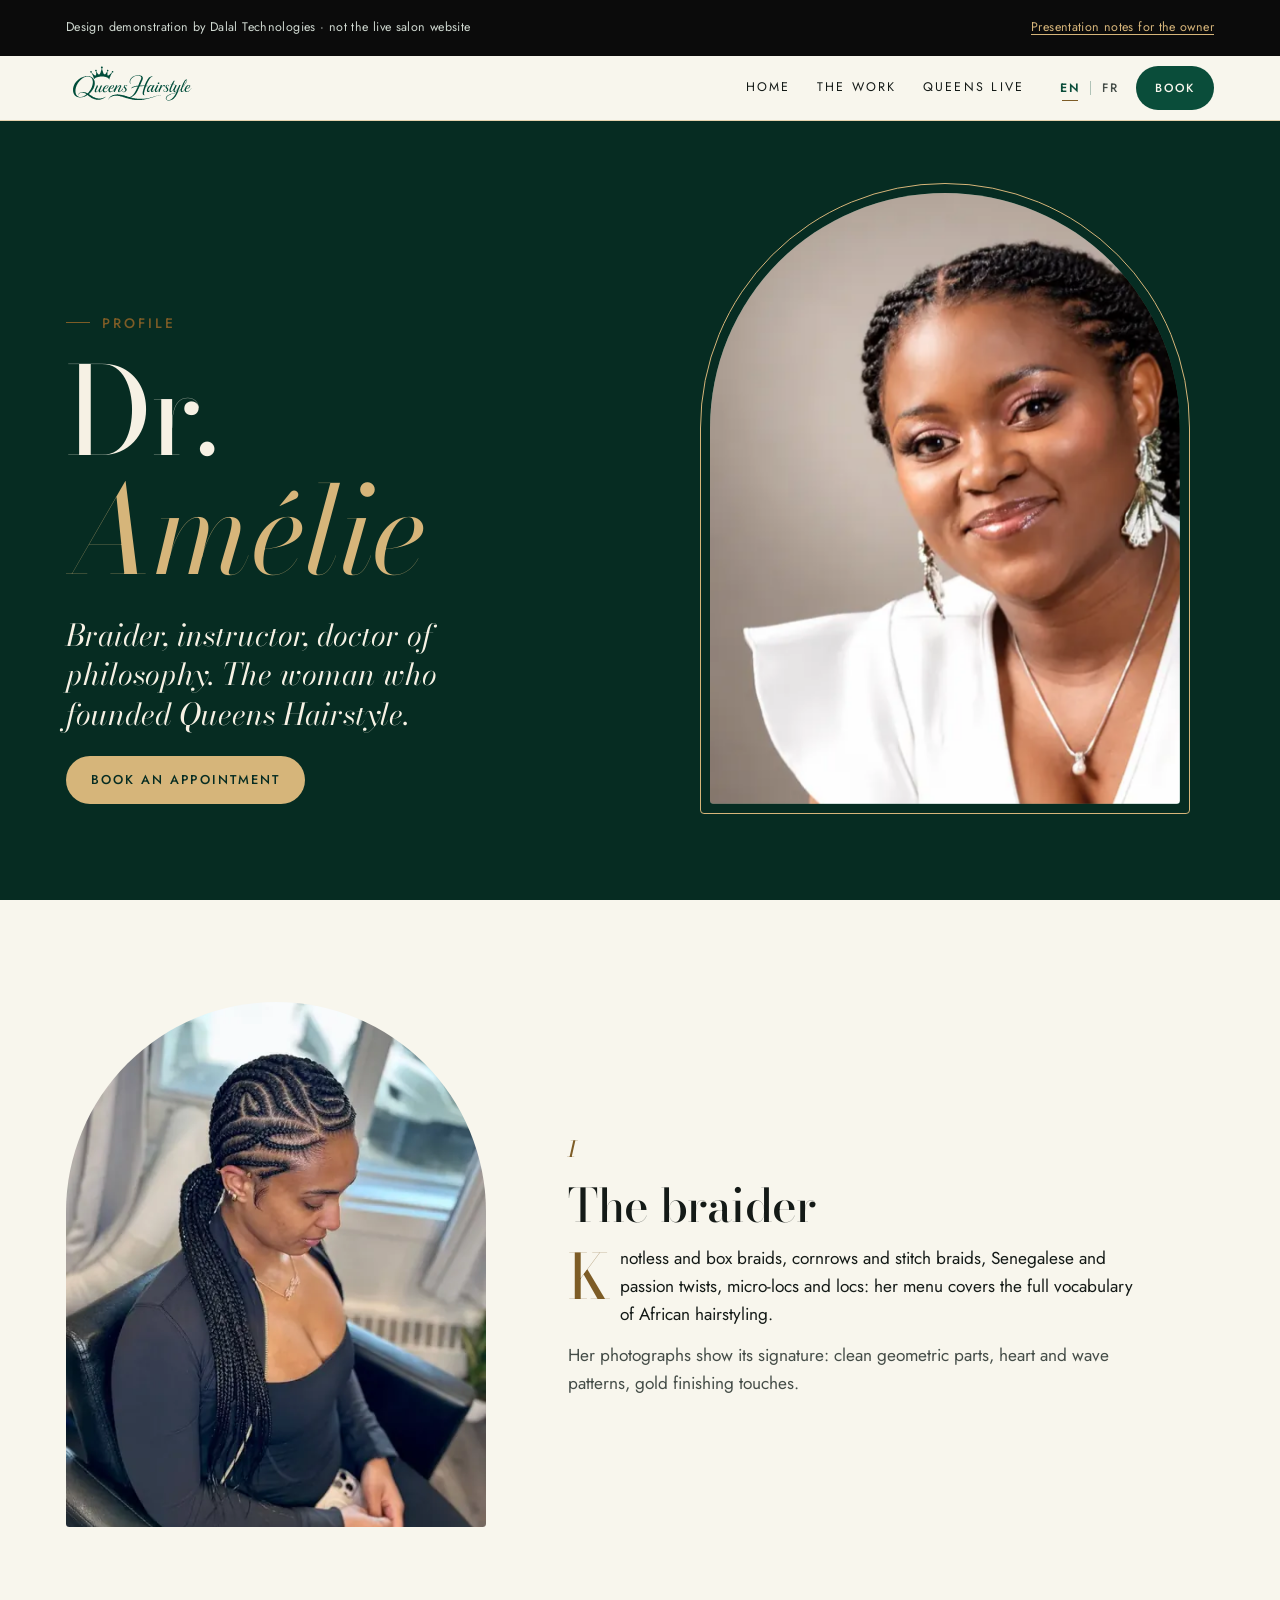
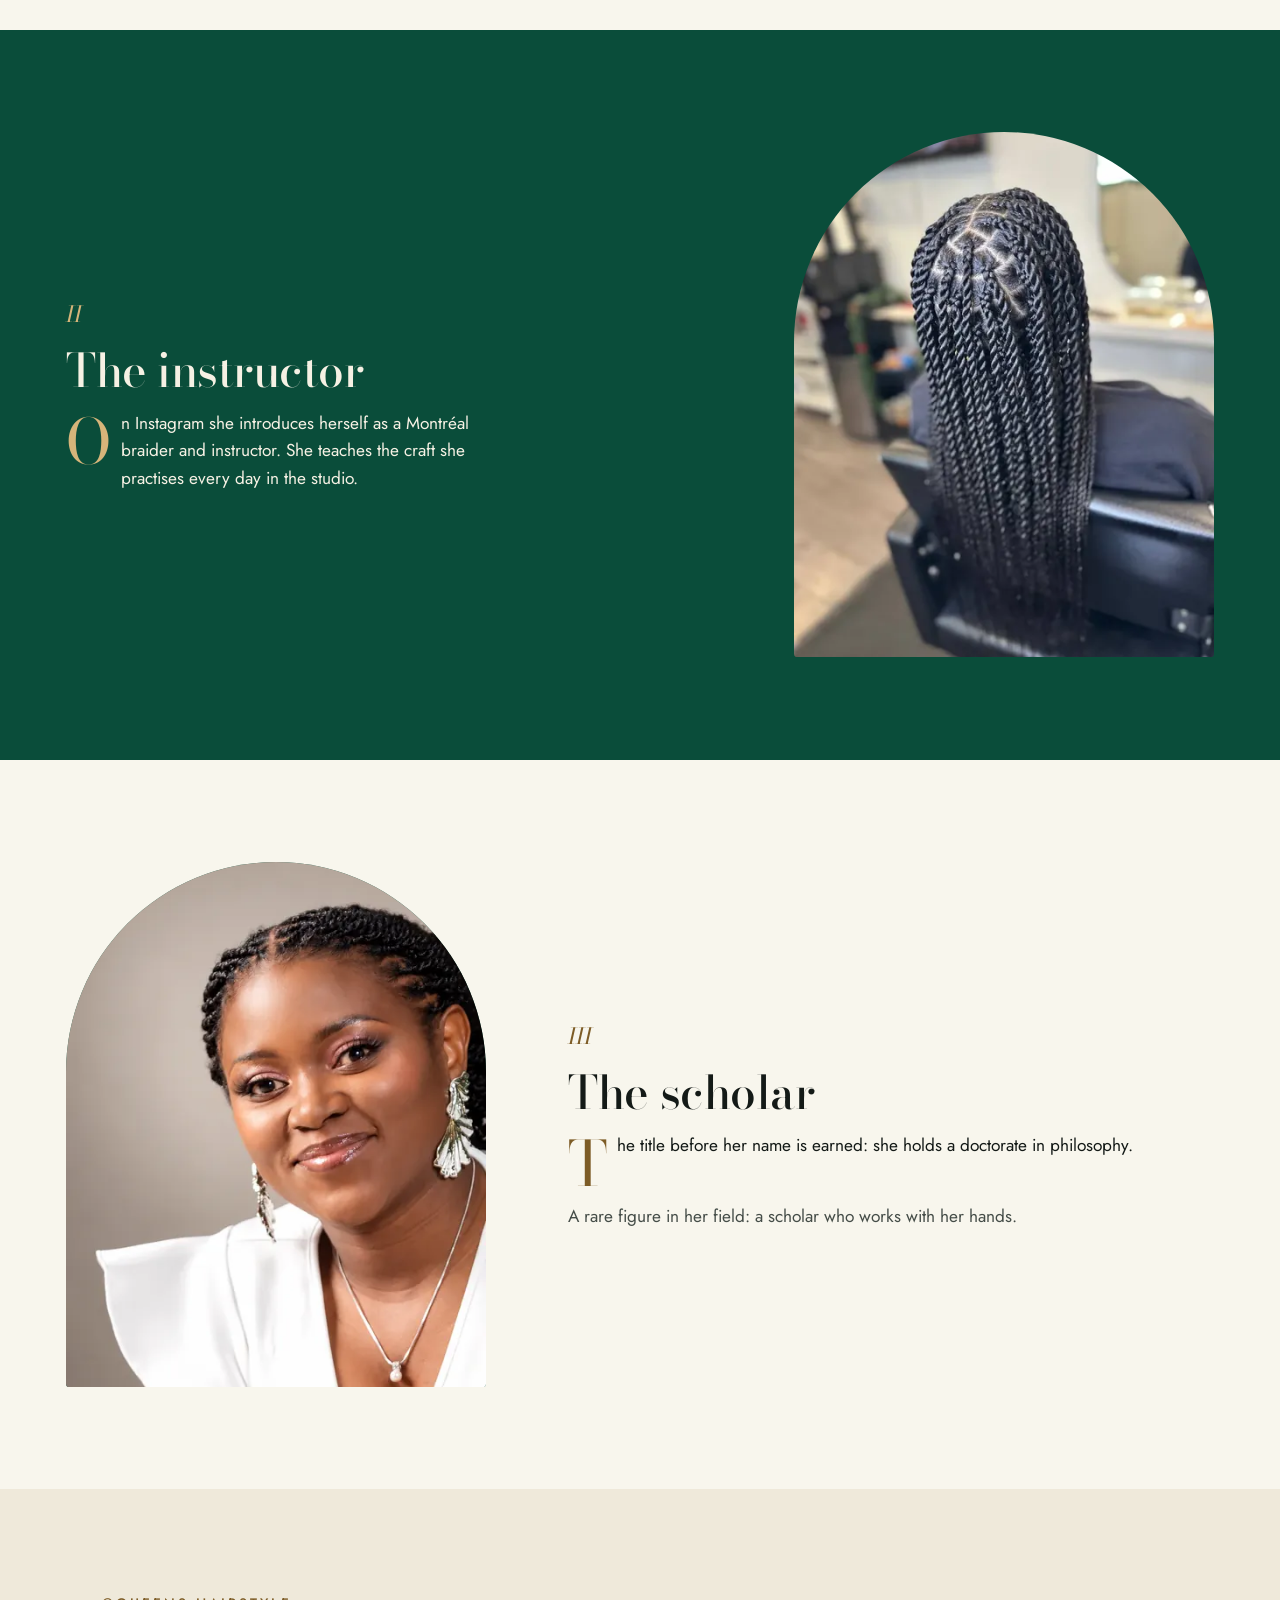
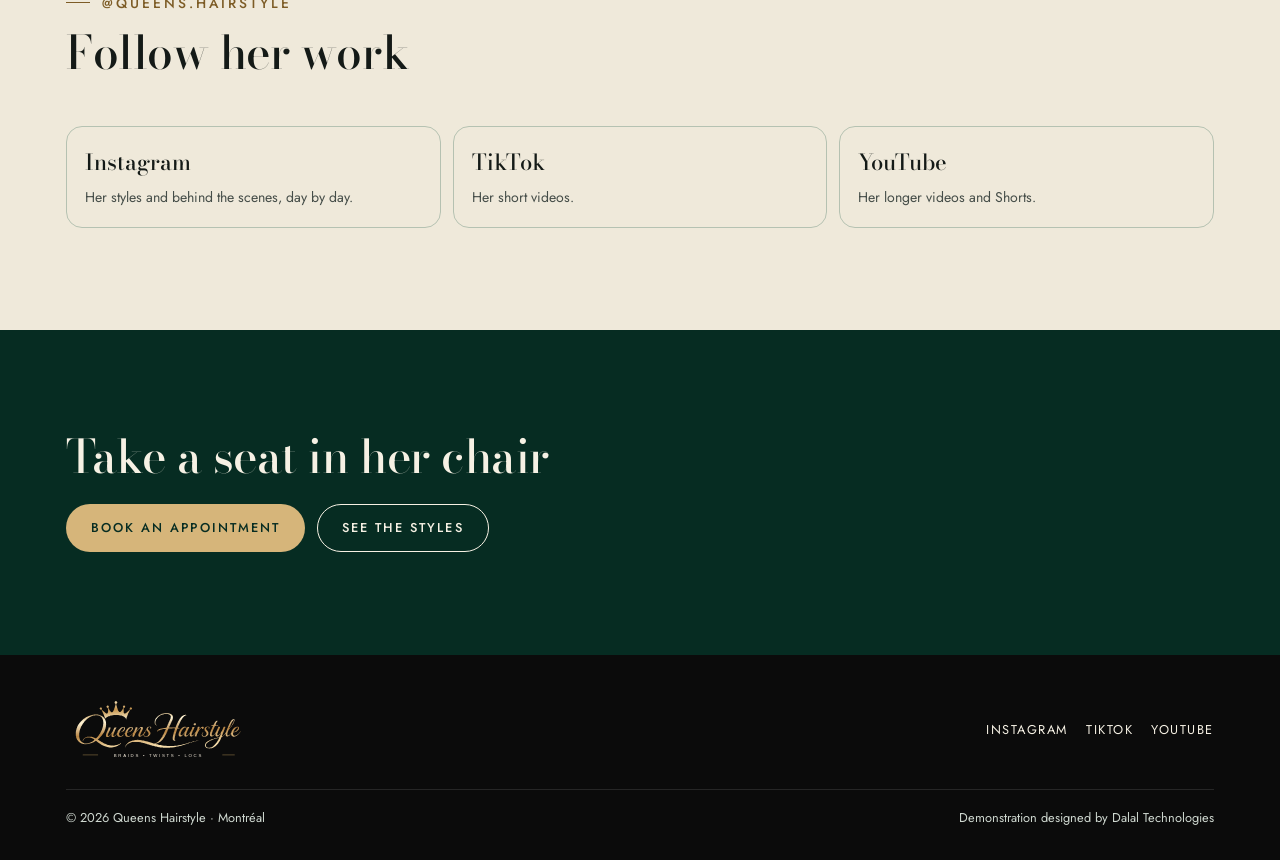
==== founder.html @ a8af35dc "Queens Hairstyle design demonstration (EN + FR) Homepage, founder profile and internal presentation " ====
<!doctype html>
<html lang="en">
<head>
<meta charset="utf-8">
<meta name="robots" content="noindex">
<meta name="viewport" content="width=device-width, initial-scale=1, viewport-fit=cover">
<title>Dr. Amélie · Queens Hairstyle</title>
<meta name="claude:viewport-fit-sides" content="cover">
<link rel="preconnect" href="https://fonts.googleapis.com">
<link rel="preconnect" href="https://fonts.gstatic.com" crossorigin>
<link rel="stylesheet" href="https://fonts.googleapis.com/css2?family=Bodoni+Moda:ital,opsz,wght@0,6..96,400;0,6..96,500;1,6..96,400;1,6..96,500&family=Jost:wght@400;500;600&display=swap">
<link rel="stylesheet" href="site.css">
<style>
  :root { padding-top: env(safe-area-inset-top, 0px); padding-bottom: env(safe-area-inset-bottom, 0px); }
  [hidden] { display: none !important; }
</style>
</head>
<body>
<div class="demo-ribbon" role="note">
  <div class="wrap">
    <span data-i18n="ribbon">Design demonstration by Dalal Technologies · not the live salon website</span>
    <a href="notes.html" data-i18n="ribbon.notes">Presentation notes for the owner</a>
  </div>
</div>

<header class="site-head">
  <div class="wrap">
    <a class="brand" href="index.html" aria-label="Queens Hairstyle, home"><img src="img/WORDMARK_ONLY_05_Emerald_Transparent.svg" alt="Queens Hairstyle" width="114" height="40"></a>
    <div class="head-right">
      <nav class="nav" aria-label="Main">
        <a href="index.html" data-i18n="p.back">Home</a>
        <a href="index.html#work" data-i18n="nav.work">The work</a>
        <a href="index.html#live" data-i18n="nav.live">Queens Live</a>
      </nav>
      <div class="lang" role="group" aria-label="Language / Langue">
        <button type="button" id="lang-en" data-lang="en" aria-pressed="true" aria-label="English">EN</button>
        <button type="button" id="lang-fr" data-lang="fr" aria-pressed="false" aria-label="Français">FR</button>
      </div>
      <a class="btn btn-emerald btn-sm" href="index.html#book" data-i18n="cta.book">Book</a>
    </div>
  </div>
</header>

<main>
  <section class="profile" aria-labelledby="p-title">
    <div class="wrap">
      <div class="ring">
        <div class="mirror">
          <img src="img/founder-960.webp" srcset="img/founder-480.webp 480w, img/founder-960.webp 960w" sizes="(min-width: 900px) 470px, 84vw" alt="Dr. Amélie, founder of Queens Hairstyle, in a studio portrait" width="960" height="1248" fetchpriority="high">
        </div>
      </div>
      <div style="display:grid;gap:22px;min-width:0">
        <span class="eyebrow reveal" data-i18n="p.eyebrow">Profile</span>
        <h1 id="p-title"><span class="line"><span>Dr.</span></span> <span class="line"><span><em>Amélie</em></span></span></h1>
        <p class="dek reveal" data-i18n="p.dek">Braider, instructor, doctor of philosophy. The woman who founded Queens Hairstyle.</p>
        <div class="btn-row reveal">
          <a class="btn btn-gold" href="index.html#book" data-i18n="bk.cta">Book an appointment</a>
        </div>
      </div>
    </div>
  </section>

  <section class="band" aria-label="Her story">
    <div class="wrap">
      <article class="facet">
        <div class="mirror"><img src="img/freestyle-ponytail-480.webp" alt="Freestyle cornrows with curved patterns, by Dr. Amélie" width="480" height="600" loading="lazy"></div>
        <div class="body">
          <span class="num" data-i18n="p.f1.num">I</span>
          <h2 data-i18n="p.f1.t">The braider</h2>
          <p data-i18n="p.f1.b1">Knotless and box braids, cornrows and stitch braids, Senegalese and passion twists, micro-locs and locs: her menu covers the full vocabulary of African hairstyling.</p>
          <p class="muted" data-i18n="p.f1.b2">Her photographs show its signature: clean geometric parts, heart and wave patterns, gold finishing touches.</p>
        </div>
      </article>
    </div>
  </section>

  <section class="band emerald" aria-label="Her teaching">
    <div class="wrap">
      <article class="facet flip">
        <div class="mirror"><img src="img/twists-480.webp" alt="Senegalese twists over square parts, by Dr. Amélie" width="480" height="600" loading="lazy"></div>
        <div class="body">
          <span class="num" data-i18n="p.f2.num">II</span>
          <h2 data-i18n="p.f2.t">The instructor</h2>
          <p data-i18n="p.f2.b1">On Instagram she introduces herself as a Montréal braider and instructor. She teaches the craft she practises every day in the studio.</p>
        </div>
      </article>
    </div>
  </section>

  <section class="band" aria-label="Her scholarship">
    <div class="wrap">
      <article class="facet">
        <div class="mirror"><img src="img/founder-480.webp" alt="Dr. Amélie in a studio portrait" width="480" height="600" loading="lazy" style="object-position:50% 12%"></div>
        <div class="body">
          <span class="num" data-i18n="p.f3.num">III</span>
          <h2 data-i18n="p.f3.t">The scholar</h2>
          <p data-i18n="p.f3.b1">The title before her name is earned: she holds a doctorate in philosophy.</p>
          <p class="muted" data-i18n="p.f3.b2">A rare figure in her field: a scholar who works with her hands.</p>
        </div>
      </article>
    </div>
  </section>

  <section class="band ivory-deep" aria-labelledby="follow-t">
    <div class="wrap">
      <div class="section-head">
        <span class="eyebrow">@queens.hairstyle</span>
        <h2 id="follow-t" data-i18n="p.follow.t">Follow her work</h2>
      </div>
      <div class="social-row">
        <a class="social" href="https://www.instagram.com/queens.hairstyle/" target="_blank" rel="noopener"><b>Instagram</b><span data-i18n="p.ig">Her styles and behind the scenes, day by day.</span></a>
        <a class="social" href="https://www.tiktok.com/@queens.hairstyle" target="_blank" rel="noopener"><b>TikTok</b><span data-i18n="p.tt">Her short videos.</span></a>
        <a class="social" href="https://www.youtube.com/@queenshairstyle" target="_blank" rel="noopener"><b>YouTube</b><span data-i18n="p.yt">Her longer videos and Shorts.</span></a>
      </div>
    </div>
  </section>

  <section class="band dark" aria-labelledby="pcta">
    <div class="wrap" style="display:grid;gap:22px;justify-items:start">
      <h2 id="pcta" style="font-size:var(--step-3)" data-i18n="p.cta.t">Take a seat in her chair</h2>
      <div class="btn-row">
        <a class="btn btn-gold" href="index.html#book" data-i18n="bk.cta">Book an appointment</a>
        <a class="btn btn-line" href="index.html#menu" data-i18n="p.cta.b">See the styles</a>
      </div>
    </div>
  </section>
</main>

<footer class="site-foot">
  <div class="wrap">
    <div class="foot-top">
      <img src="img/01_Original_Gold_Transparent.svg" alt="Queens Hairstyle, braids, twists, locs" width="182" height="64">
      <nav class="foot-links" aria-label="Social">
        <a href="https://www.instagram.com/queens.hairstyle/" target="_blank" rel="noopener">Instagram</a>
        <a href="https://www.tiktok.com/@queens.hairstyle" target="_blank" rel="noopener">TikTok</a>
        <a href="https://www.youtube.com/@queenshairstyle" target="_blank" rel="noopener">YouTube</a>
      </nav>
    </div>
    <div class="foot-small">
      <span>© 2026 Queens Hairstyle · Montréal</span>
      <span data-i18n="ft.demo">Demonstration designed by Dalal Technologies</span>
    </div>
  </div>
</footer>
<script src="site.js"></script>
</body>
</html>
---- site.css ----
/* Layout concept: a short documentary in chapters. Ivory "daylight" chapters alternate with
   immersive emerald "salon at night" chapters; her photos sit in arched frames that echo the
   oval mirrors of her studio. Gold is a thin accent line, never a fill. Single committed look. */
:root {
  --ivory: #f8f6ed;
  --ivory-deep: #efe9da;
  --emerald: #0a4d3a;
  --emerald-night: #062c22;
  --emerald-line: #2a6a56;
  --gold: #d6b57a;
  --gold-ink: #7d5c26;
  --ink: #141a17;
  --ink-soft: #454d48;
  --on-dark: #f6f1e4;
  --on-dark-soft: #cfd8d0;
  --black: #0b0b0b;

  --display: 'Bodoni Moda', 'Didot', 'Bodoni 72', Georgia, serif;
  --body: 'Jost', 'Avenir Next', 'Segoe UI', system-ui, sans-serif;

  --step--1: clamp(0.8rem, 0.78rem + 0.1vw, 0.86rem);
  --step-0: clamp(1rem, 0.97rem + 0.15vw, 1.08rem);
  --step-1: clamp(1.16rem, 1.1rem + 0.35vw, 1.4rem);
  --step-2: clamp(1.4rem, 1.25rem + 0.8vw, 1.95rem);
  --step-3: clamp(1.8rem, 1.45rem + 1.8vw, 2.9rem);
  --step-4: clamp(2.3rem, 1.65rem + 3.4vw, 4.8rem);

  --gutter-l: max(16px, env(safe-area-inset-left, 0px));
  --gutter-r: max(16px, env(safe-area-inset-right, 0px));
  --band: clamp(52px, 8vw, 116px);
  --arch: 999px 999px 16px 16px;
  --ease: cubic-bezier(.2, .7, .2, 1);
  color-scheme: light;
}

* { box-sizing: border-box; }
html { scroll-behavior: smooth; -webkit-text-size-adjust: 100%; }
body {
  margin: 0;
  background: var(--ivory);
  color: var(--ink);
  font-family: var(--body);
  font-size: var(--step-0);
  line-height: 1.6;
  -webkit-font-smoothing: antialiased;
  overflow-x: clip;
}
body::before {
  content: '';
  position: fixed;
  inset: 0 0 auto;
  height: env(safe-area-inset-top, 0px);
  z-index: 60;
  background: var(--ivory);
}
img { max-width: 100%; display: block; }
a { color: inherit; }
h1, h2, h3 { font-family: var(--display); font-weight: 500; line-height: 1.08; margin: 0; text-wrap: balance; letter-spacing: -0.01em; }
p { margin: 0; text-wrap: pretty; }
button { font-family: inherit; }
:focus-visible { outline: 2px solid var(--gold); outline-offset: 3px; border-radius: 6px; }
.sr-only { position: absolute; width: 1px; height: 1px; overflow: hidden; clip: rect(0 0 0 0); white-space: nowrap; }

.wrap {
  width: 100%;
  max-width: 1180px;
  margin-inline: auto;
  padding-left: var(--gutter-l);
  padding-right: var(--gutter-r);
}
.band { padding-block: var(--band); }
.dark { background: var(--emerald-night); color: var(--on-dark); }
.emerald { background: var(--emerald); color: var(--on-dark); }
.ivory-deep { background: var(--ivory-deep); }

.eyebrow {
  font-size: var(--step--1);
  letter-spacing: 0.22em;
  text-transform: uppercase;
  font-weight: 500;
  color: var(--gold-ink);
  display: flex;
  align-items: center;
  gap: 12px;
}
.dark .eyebrow, .emerald .eyebrow { color: var(--gold); }
.eyebrow::before { content: ''; width: 24px; height: 1px; background: currentColor; flex: none; }
.muted { color: var(--ink-soft); }
.dark .muted, .emerald .muted { color: var(--on-dark-soft); }
.measure { max-width: 60ch; }
.section-head { display: grid; gap: 14px; margin-bottom: clamp(28px, 4vw, 48px); }
.section-head h2 { font-size: var(--step-3); }
.chapter-num { font-family: var(--display); font-style: italic; font-size: var(--step-1); color: var(--gold-ink); }
.dark .chapter-num, .emerald .chapter-num { color: var(--gold); }

/* ---------- Demo ribbon ---------- */
.demo-ribbon { background: var(--black); color: var(--on-dark-soft); font-size: 0.78rem; letter-spacing: 0.03em; }
.demo-ribbon .wrap { padding-block: 6px; display: flex; gap: 4px 14px; flex-wrap: wrap; align-items: center; justify-content: space-between; }
.demo-ribbon a { color: var(--gold); text-decoration-thickness: 1px; text-underline-offset: 3px; display: inline-flex; align-items: center; min-height: 44px; }

/* ---------- Header ---------- */
.site-head {
  position: sticky;
  top: env(safe-area-inset-top, 0px);
  z-index: 50;
  background: color-mix(in srgb, var(--ivory) 94%, transparent);
  backdrop-filter: saturate(1.2) blur(12px);
  -webkit-backdrop-filter: saturate(1.2) blur(12px);
  border-bottom: 1px solid color-mix(in srgb, var(--gold) 55%, transparent);
}
.site-head .wrap { display: flex; align-items: center; justify-content: space-between; gap: 10px; min-height: 64px; padding-block: 6px; }
.brand { display: inline-flex; align-items: center; min-height: 44px; flex: none; }
.brand img { height: 40px; width: auto; }
.head-right { display: flex; align-items: center; gap: 6px; }
.nav { display: none; gap: 2px; margin-right: 8px; }
.nav a {
  text-decoration: none;
  font-size: 0.78rem;
  letter-spacing: 0.18em;
  text-transform: uppercase;
  padding: 0 12px;
  min-height: 44px;
  display: inline-flex;
  align-items: center;
  color: var(--ink);
}
.nav a:hover { color: var(--emerald); }
.lang { display: inline-flex; align-items: center; }
.lang button {
  font: 500 0.76rem/1 var(--body);
  letter-spacing: 0.14em;
  border: 0;
  background: transparent;
  color: var(--ink-soft);
  min-width: 40px;
  min-height: 44px;
  cursor: pointer;
  position: relative;
}
.lang button + button::before { content: ''; position: absolute; left: 0; top: 15px; bottom: 15px; width: 1px; background: color-mix(in srgb, var(--emerald) 30%, transparent); }
.lang button[aria-pressed='true'] { color: var(--emerald); font-weight: 600; }
.lang button[aria-pressed='true']::after { content: ''; position: absolute; left: 12px; right: 12px; bottom: 9px; height: 1px; background: var(--gold-ink); }
@media (min-width: 900px) { .nav { display: flex; } .brand img { height: 46px; } }
@media (max-width: 359px) { .brand img { height: 34px; } .lang button { min-width: 36px; } .head-right .btn { padding: 0 14px; } }

/* ---------- Buttons ---------- */
.btn {
  display: inline-flex;
  align-items: center;
  justify-content: center;
  gap: 10px;
  min-height: 48px;
  padding: 0 24px;
  border-radius: 99px;
  font: 500 0.8rem/1 var(--body);
  letter-spacing: 0.16em;
  text-transform: uppercase;
  text-decoration: none;
  border: 1px solid transparent;
  cursor: pointer;
  transition: background-color .25s, color .25s, border-color .25s, transform .25s var(--ease);
  white-space: nowrap;
}
.btn:active { transform: scale(0.98); }
.btn-emerald { background: var(--emerald); color: var(--ivory); }
.btn-emerald:hover { background: var(--emerald-night); }
.btn-gold { background: var(--gold); color: var(--emerald-night); }
.btn-gold:hover { background: #e6cb98; }
.btn-line { border-color: currentColor; color: inherit; background: transparent; }
.btn-line:hover { background: color-mix(in srgb, currentColor 10%, transparent); }
.btn-sm { min-height: 44px; padding: 0 18px; font-size: 0.74rem; }
.btn-row { display: flex; flex-wrap: wrap; gap: 12px; }
.link-arrow { display: inline-flex; align-items: center; gap: 8px; min-height: 44px; font-size: 0.8rem; letter-spacing: 0.14em; text-transform: uppercase; font-weight: 500; text-decoration: none; color: var(--gold-ink); }
.dark .link-arrow, .emerald .link-arrow { color: var(--gold); }
.link-arrow::after { content: '→'; transition: transform .25s var(--ease); }
.link-arrow:hover::after { transform: translateX(4px); }

/* ---------- Arched frames ---------- */
.mirror { border-radius: var(--arch); overflow: hidden; position: relative; background: var(--emerald-line); max-width: 100%; }
.mirror img { width: 100%; height: 100%; object-fit: cover; }
.ring { position: relative; }
.ring::after { content: ''; position: absolute; inset: -10px; border: 1px solid var(--gold); border-radius: var(--arch); pointer-events: none; }

/* ---------- 1. Opening ---------- */
.opening { background: var(--emerald-night); color: var(--on-dark); position: relative; overflow: hidden; }
.opening::before {
  content: '';
  position: absolute; inset: 0;
  background: radial-gradient(70% 55% at 70% 30%, rgba(214, 181, 122, 0.14), transparent 70%);
  pointer-events: none;
}
.opening .wrap { position: relative; display: grid; grid-template-columns: minmax(0, 1fr); gap: 28px; padding-block: 28px 48px; }
.opening-figure { margin: 0; display: grid; gap: 14px; justify-items: center; }
.opening .ring { width: min(78vw, 360px); }
.opening .mirror { aspect-ratio: 4 / 5; }
.opening .mirror img { object-position: 50% 16%; }
.opening .mirror::after {
  content: ''; position: absolute; inset: 0;
  background: linear-gradient(115deg, transparent 35%, rgba(255, 241, 206, 0.22) 50%, transparent 65%);
  transform: translateX(-120%);
  pointer-events: none;
}
.opening-caption { display: flex; flex-wrap: wrap; gap: 4px 10px; justify-content: center; font-size: var(--step--1); letter-spacing: 0.08em; color: var(--on-dark-soft); text-align: center; }
.opening-caption strong { color: var(--on-dark); font-weight: 500; }
.opening-copy { display: grid; gap: 20px; min-width: 0; }
.opening .eyebrow { color: var(--gold); }
.opening h1 { font-size: var(--step-4); font-weight: 400; line-height: 1.02; }
.opening h1 .line { display: block; overflow: hidden; padding-bottom: 0.08em; }
.opening h1 .line > span { display: inline-block; }
.opening h1 em { font-style: italic; color: var(--gold); }
.opening .lead { font-size: var(--step-1); line-height: 1.5; color: var(--on-dark); max-width: 32ch; opacity: 0.92; }
.opening .btn-row .btn { flex: 1 1 auto; }
.facets { display: flex; flex-wrap: wrap; gap: 6px 18px; font-size: 0.76rem; letter-spacing: 0.2em; text-transform: uppercase; color: var(--on-dark-soft); padding-top: 18px; border-top: 1px solid var(--emerald-line); }
.facets span { display: inline-flex; align-items: center; gap: 10px; }
.facets span::before { content: ''; width: 5px; height: 5px; transform: rotate(45deg); background: var(--gold); }
@media (min-width: 900px) {
  .opening .wrap { grid-template-columns: minmax(0, 1.1fr) minmax(0, 0.9fr); align-items: center; gap: 72px; padding-block: 72px 88px; }
  .opening-figure { order: 2; }
  .opening .ring { width: min(100%, 440px); }
  .opening .btn-row .btn { flex: 0 0 auto; }
}
@media (prefers-reduced-motion: no-preference) {
  .opening .mirror img { animation: settle 2.2s var(--ease) both; }
  .opening .mirror::after { animation: sheen 2.4s 0.6s var(--ease) both; }
  .opening .ring::after { animation: ring 1.6s 0.2s var(--ease) both; }
  .opening h1 .line > span { animation: lineUp 1s var(--ease) both; }
  .opening h1 .line:nth-child(1) > span { animation-delay: 0.45s; }
  .opening h1 .line:nth-child(2) > span { animation-delay: 0.62s; }
  .opening .reveal { animation: fadeUp 0.9s var(--ease) both; }
  .opening .reveal.d1 { animation-delay: 0.85s; }
  .opening .reveal.d2 { animation-delay: 1s; }
  .opening .reveal.d3 { animation-delay: 1.15s; }
  .opening .reveal.d0 { animation-delay: 0.25s; }
}
@keyframes settle { from { transform: scale(1.07); filter: saturate(0.7) brightness(0.9); } to { transform: none; filter: none; } }
@keyframes sheen { from { transform: translateX(-120%); } to { transform: translateX(120%); } }
@keyframes ring { from { transform: scale(0.95); opacity: 0.25; } to { transform: none; opacity: 1; } }
@keyframes lineUp { from { transform: translateY(105%); } to { transform: none; } }
@keyframes fadeUp { from { transform: translateY(12px); opacity: 0.3; } to { transform: none; opacity: 1; } }

/* ---------- 2. The woman ---------- */
.statement { font-family: var(--display); font-size: var(--step-3); line-height: 1.18; font-weight: 400; max-width: 22ch; color: var(--ink); }
.statement em { font-style: italic; color: var(--emerald); }
.woman { display: grid; gap: clamp(32px, 5vw, 64px); }
.portrait-pair { display: grid; grid-template-columns: minmax(0, 1fr) minmax(0, 1fr); gap: 14px; align-items: end; }
.portrait-pair .mirror:first-child { aspect-ratio: 3 / 4; }
.portrait-pair .mirror:last-child { aspect-ratio: 3 / 4.6; }
.portrait-pair .mirror img { object-position: 50% 20%; }
.roles { display: grid; grid-template-columns: minmax(0, 1fr); border-top: 1px solid color-mix(in srgb, var(--emerald) 20%, transparent); }
.role { display: grid; grid-template-columns: 2.4rem minmax(0, 1fr); gap: 14px; padding-block: 16px; border-bottom: 1px solid color-mix(in srgb, var(--emerald) 20%, transparent); }
.role i { font-family: var(--display); font-style: italic; color: var(--gold-ink); font-size: var(--step-1); line-height: 1.2; }
.role b { display: block; font-family: var(--display); font-weight: 500; font-size: var(--step-1); line-height: 1.25; }
.role span { font-size: 0.95rem; color: var(--ink-soft); }
.brand-line { border-left: 1px solid var(--gold-ink); padding-left: 18px; display: grid; gap: 8px; max-width: 46ch; }
.brand-line p { font-family: var(--display); font-style: italic; font-size: var(--step-2); line-height: 1.3; color: var(--emerald); }
.brand-line small { font-size: var(--step--1); letter-spacing: 0.16em; text-transform: uppercase; color: var(--ink-soft); }
@media (min-width: 900px) {
  .woman { grid-template-columns: minmax(0, 1.15fr) minmax(0, 0.85fr); align-items: start; }
  .woman .woman-media { grid-column: 2; grid-row: 1 / span 2; }
}

/* ---------- 3. Thought & hand ---------- */
.thought-grid { display: grid; grid-template-columns: repeat(3, minmax(0, 1fr)); gap: 12px; position: relative; margin-top: clamp(28px, 4vw, 48px); }
.detail { margin: 0; display: grid; gap: 10px; }
.detail .crop { aspect-ratio: 3 / 4.2; border-radius: 999px 999px 12px 12px; overflow: hidden; background: var(--emerald-line); }
.detail .crop img { width: 100%; height: 100%; object-fit: cover; transform: scale(1.35); transition: transform 1.4s var(--ease); }
.detail:nth-child(1) .crop img { object-position: 50% 12%; }
.detail:nth-child(2) .crop img { object-position: 55% 18%; }
.detail:nth-child(3) .crop img { object-position: 60% 45%; }
.detail figcaption b { display: block; font-family: var(--display); font-style: italic; font-weight: 400; color: var(--gold); font-size: var(--step-1); }
.detail figcaption span { font-size: 0.86rem; color: var(--on-dark-soft); line-height: 1.45; display: block; }
.thread { position: absolute; left: 0; top: 28%; width: 100%; height: 60px; pointer-events: none; overflow: visible; }
.thread path { fill: none; stroke: var(--gold); stroke-width: 1; vector-effect: non-scaling-stroke; opacity: 0.8; }
@media (prefers-reduced-motion: no-preference) {
  .thought.in .thread path { stroke-dasharray: 1400; animation: draw 2.4s var(--ease) both; }
  .thought.in .detail .crop img { transform: scale(1.18); }
}
@keyframes draw { from { stroke-dashoffset: 1400; } to { stroke-dashoffset: 0; } }
@media (max-width: 560px) {
  .thought-grid { grid-template-columns: minmax(0, 1fr); gap: 18px; }
  .detail { grid-template-columns: 38% minmax(0, 1fr); align-items: center; gap: 16px; }
  .detail .crop { aspect-ratio: 3 / 3.6; }
  .thread { display: none; }
}

/* ---------- 4. The work: gallery stage ---------- */
.stage-wrap { display: grid; gap: 22px; }
.stage { display: grid; grid-template-columns: minmax(0, 1fr); gap: 20px; }
.stage-media { position: relative; aspect-ratio: 4 / 5; width: min(100%, 520px); justify-self: center; touch-action: pan-y; user-select: none; }
.stage-media .mirror { position: absolute; inset: 0; }
.stage-media img { position: absolute; inset: 0; transition: opacity .7s var(--ease), transform 1.2s var(--ease); }
.stage-media img.out { opacity: 0; transform: scale(1.03); }
.stage-count { position: absolute; left: 50%; bottom: 14px; transform: translateX(-50%); background: rgba(6, 44, 34, 0.82); color: var(--on-dark); font-size: 0.78rem; letter-spacing: 0.14em; padding: 6px 12px; border-radius: 99px; font-variant-numeric: tabular-nums; }
.stage-info { display: grid; gap: 12px; align-content: center; min-width: 0; }
.stage-info .kicker { font-size: var(--step--1); letter-spacing: 0.2em; text-transform: uppercase; color: var(--gold-ink); }
.stage-info h3 { font-size: var(--step-3); }
.stage-info .meta { display: flex; flex-wrap: wrap; gap: 6px 14px; font-size: 0.82rem; letter-spacing: 0.08em; text-transform: uppercase; color: var(--ink-soft); }
.stage-nav { display: flex; align-items: center; gap: 10px; margin-top: 6px; }
.icon-btn {
  width: 48px; height: 48px; border-radius: 50%; flex: none;
  border: 1px solid currentColor; background: transparent; color: var(--emerald);
  display: inline-grid; place-items: center; cursor: pointer;
}
.dark .icon-btn, .emerald .icon-btn { color: var(--gold); }
.icon-btn:hover { background: color-mix(in srgb, currentColor 12%, transparent); }
.icon-btn svg { width: 18px; height: 18px; }
.thumbs { display: flex; gap: 10px; overflow-x: auto; padding: 4px 2px 8px; scroll-snap-type: x proximity; scrollbar-width: none; }
.thumbs::-webkit-scrollbar { display: none; }
.thumb { flex: none; width: 56px; height: 72px; border-radius: 99px 99px 8px 8px; overflow: hidden; border: 1px solid transparent; padding: 0; background: var(--ivory-deep); cursor: pointer; scroll-snap-align: center; opacity: 0.6; transition: opacity .25s, border-color .25s; }
.thumb img { width: 100%; height: 100%; object-fit: cover; }
.thumb[aria-current='true'] { opacity: 1; border-color: var(--gold-ink); }
@media (min-width: 900px) {
  .stage { grid-template-columns: minmax(0, 1fr) minmax(0, 1fr); gap: 64px; align-items: center; }
  .stage-media { justify-self: stretch; width: 100%; max-width: 500px; }
}

/* ---------- 5. Queens Live ---------- */
.live-head { display: flex; flex-wrap: wrap; justify-content: space-between; align-items: end; gap: 16px 24px; margin-bottom: 22px; }
.example-pill { display: inline-flex; align-items: center; gap: 8px; font-size: 0.74rem; letter-spacing: 0.12em; text-transform: uppercase; border: 1px dashed var(--gold); color: var(--gold); border-radius: 99px; padding: 8px 14px; }
.example-pill i { width: 7px; height: 7px; border-radius: 50%; background: transparent; border: 1px solid var(--gold); }
.filters { display: grid; gap: 10px; margin-bottom: 22px; }
.chips { display: flex; gap: 8px; overflow-x: auto; scrollbar-width: none; padding-bottom: 2px; }
.chips::-webkit-scrollbar { display: none; }
.chips.wrap-on-wide { flex-wrap: nowrap; }
@media (min-width: 900px) { .chips.wrap-on-wide { flex-wrap: wrap; overflow: visible; } }
.chip {
  flex: none;
  font: 500 0.76rem/1 var(--body); letter-spacing: 0.12em; text-transform: uppercase;
  padding: 0 16px; min-height: 44px; border-radius: 99px;
  border: 1px solid color-mix(in srgb, var(--emerald) 35%, transparent);
  background: transparent; color: var(--emerald); cursor: pointer;
  display: inline-flex; align-items: center; gap: 8px;
}
.chip small { font-size: 0.72rem; opacity: 0.7; letter-spacing: 0.04em; }
.chip[aria-pressed='true'] { background: var(--emerald); color: var(--ivory); border-color: var(--emerald); }
.dark .chip, .emerald .chip { border-color: color-mix(in srgb, var(--gold) 50%, transparent); color: var(--on-dark); }
.dark .chip[aria-pressed='true'], .emerald .chip[aria-pressed='true'] { background: var(--gold); color: var(--emerald-night); border-color: var(--gold); }
.live-layout { display: grid; grid-template-columns: minmax(0, 1fr); gap: 24px; }
@media (min-width: 900px) { .live-layout { grid-template-columns: minmax(0, 1.05fr) minmax(0, 1fr); align-items: start; } }

.post { margin: 0; display: grid; grid-template-rows: auto 1fr; background: color-mix(in srgb, var(--emerald) 55%, var(--emerald-night)); border: 1px solid var(--emerald-line); border-radius: 18px; overflow: hidden; min-width: 0; }
.post.is-hidden { opacity: 0.4; }
.post-media { position: relative; aspect-ratio: 4 / 5; overflow: hidden; background: var(--emerald-line); }
.post.featured .post-media { aspect-ratio: 4 / 4.4; }
.slides { display: flex; height: 100%; overflow-x: auto; scroll-snap-type: x mandatory; scrollbar-width: none; }
.slides::-webkit-scrollbar { display: none; }
.slides img { flex: 0 0 100%; width: 100%; height: 100%; object-fit: cover; scroll-snap-align: start; }
.dots { position: absolute; bottom: 10px; left: 0; right: 0; display: flex; justify-content: center; gap: 6px; pointer-events: none; }
.dots i { width: 6px; height: 6px; border-radius: 50%; background: rgba(246, 241, 228, 0.5); }
.dots i.on { background: var(--on-dark); }
.play { position: absolute; inset: 0; display: grid; place-items: center; pointer-events: none; }
.play span { width: 58px; height: 58px; border-radius: 50%; background: rgba(6, 44, 34, 0.62); border: 1px solid rgba(246, 241, 228, 0.7); display: grid; place-items: center; color: var(--on-dark); backdrop-filter: blur(4px); }
.play svg { width: 20px; height: 20px; margin-left: 3px; }
.tag-row { position: absolute; top: 10px; left: 10px; right: 10px; display: flex; flex-wrap: wrap; gap: 6px; justify-content: space-between; pointer-events: none; }
.tag { font-size: 0.66rem; letter-spacing: 0.14em; text-transform: uppercase; font-weight: 600; padding: 5px 9px; border-radius: 99px; background: rgba(11, 11, 11, 0.72); color: var(--on-dark); }
.tag.gold { background: var(--gold); color: var(--emerald-night); }
.tag.example { background: rgba(246, 241, 228, 0.9); color: var(--emerald-night); }
.post-body { padding: 14px 16px 16px; display: grid; gap: 8px; align-content: start; }
.post-src { display: flex; flex-wrap: wrap; align-items: center; gap: 4px 8px; font-size: 0.74rem; letter-spacing: 0.12em; text-transform: uppercase; color: var(--gold); }
.post-src svg { width: 15px; height: 15px; flex: none; }
.post-src time { color: var(--on-dark-soft); letter-spacing: 0.06em; text-transform: none; flex-basis: 100%; }
.post-cap { font-size: 0.92rem; line-height: 1.45; color: var(--on-dark); }
.post-cap em { color: var(--on-dark-soft); font-style: italic; }
.post-actions { display: flex; flex-wrap: wrap; gap: 0 16px; }
.post-actions a { font-size: 0.74rem; letter-spacing: 0.12em; text-transform: uppercase; color: var(--gold); text-decoration: none; min-height: 44px; display: inline-flex; align-items: center; gap: 6px; font-weight: 500; }
.post-actions a:hover { text-decoration: underline; text-underline-offset: 3px; }
.feed { display: grid; grid-auto-flow: column; grid-auto-columns: min(74vw, 270px); gap: 14px; overflow-x: auto; scroll-snap-type: x mandatory; padding-bottom: 10px; scrollbar-width: thin; scrollbar-color: var(--gold) transparent; overscroll-behavior-x: contain; }
.feed .post { scroll-snap-align: start; }
@media (min-width: 900px) { .feed { grid-auto-flow: row; grid-template-columns: repeat(2, minmax(0, 1fr)); grid-auto-columns: auto; overflow: visible; } }
.feed-label { display: flex; justify-content: space-between; align-items: center; gap: 12px; margin-bottom: 12px; font-size: 0.76rem; letter-spacing: 0.18em; text-transform: uppercase; color: var(--on-dark-soft); }
.live-empty { padding: 28px; border: 1px dashed var(--emerald-line); border-radius: 18px; color: var(--on-dark-soft); }

.owner { margin-top: 28px; border: 1px solid var(--gold); border-radius: 18px; background: rgba(11, 11, 11, 0.28); }
.owner summary { list-style: none; cursor: pointer; display: flex; align-items: center; justify-content: space-between; gap: 12px; padding: 0 18px; min-height: 56px; font-size: 0.8rem; letter-spacing: 0.16em; text-transform: uppercase; color: var(--gold); }
.owner summary::-webkit-details-marker { display: none; }
.owner summary::after { content: '+'; font-size: 1.3rem; line-height: 1; }
.owner[open] summary::after { content: '–'; }
.owner-body { padding: 0 18px 18px; display: grid; gap: 18px; }
.connections { display: grid; grid-template-columns: repeat(auto-fit, minmax(min(100%, 200px), 1fr)); gap: 10px; }
.conn { border: 1px solid var(--emerald-line); border-radius: 12px; padding: 12px 14px; display: grid; gap: 4px; }
.conn b { font-weight: 500; }
.conn span { font-size: 0.82rem; color: var(--on-dark-soft); }
.owner-table { display: grid; gap: 0; }
.orow { display: grid; grid-template-columns: 52px minmax(0, 1fr); gap: 12px; padding-block: 12px; border-top: 1px solid var(--emerald-line); align-items: center; }
.orow img { width: 52px; height: 64px; object-fit: cover; border-radius: 8px; }
.orow .oinfo { display: grid; gap: 8px; min-width: 0; }
.orow .oinfo b { font-weight: 500; font-size: 0.92rem; }
.ocontrols { display: flex; flex-wrap: wrap; gap: 8px; align-items: center; }
.ocontrols label { display: inline-flex; align-items: center; gap: 8px; min-height: 44px; font-size: 0.86rem; color: var(--on-dark-soft); cursor: pointer; }
.ocontrols input[type='checkbox'], .ocontrols input[type='radio'] { width: 20px; height: 20px; accent-color: var(--gold); }
.ocontrols select { min-height: 44px; border-radius: 10px; border: 1px solid var(--emerald-line); background: var(--emerald-night); color: var(--on-dark); padding: 0 10px; font: inherit; font-size: 0.86rem; max-width: 100%; }
@media (min-width: 700px) { .orow { grid-template-columns: 52px minmax(0, 1fr); } .orow .oinfo { grid-template-columns: minmax(0, 0.8fr) minmax(0, 1.2fr); align-items: center; } }

/* ---------- 6. Menu ---------- */
.menu { display: grid; grid-template-columns: minmax(0, 1fr); border-top: 1px solid color-mix(in srgb, var(--emerald) 20%, transparent); }
@media (min-width: 900px) { .menu { grid-template-columns: repeat(2, minmax(0, 1fr)); column-gap: 48px; } }
.mrow { display: grid; grid-template-columns: 76px minmax(0, 1fr); gap: 16px; padding-block: 18px; border-bottom: 1px solid color-mix(in srgb, var(--emerald) 20%, transparent); align-items: start; }
.mthumb { width: 76px; height: 98px; border-radius: 99px 99px 10px 10px; overflow: hidden; background: var(--emerald); display: grid; place-items: center; }
.mthumb img { width: 100%; height: 100%; object-fit: cover; }
.mthumb span { font-family: var(--display); font-style: italic; color: var(--gold); font-size: 1.05rem; text-align: center; line-height: 1.05; padding: 6px; }
.mbody { display: grid; gap: 6px; min-width: 0; }
.mbody h3 { font-size: var(--step-1); }
.mmeta { display: flex; flex-wrap: wrap; gap: 4px 12px; font-size: 0.78rem; letter-spacing: 0.08em; text-transform: uppercase; color: var(--ink-soft); }
.mmeta .time { color: var(--emerald); font-weight: 500; }
.mbody p { font-size: 0.95rem; color: var(--ink-soft); }
.mbody .link-arrow { justify-self: start; }
.price-note { margin-top: 24px; display: flex; flex-wrap: wrap; gap: 6px 20px; align-items: baseline; font-size: 0.95rem; color: var(--ink-soft); }
.price-note strong { font-family: var(--display); font-weight: 500; font-size: var(--step-2); color: var(--emerald); }

/* ---------- 7. Finder ---------- */
.finder { display: grid; grid-template-columns: minmax(0, 1fr); gap: 32px; }
@media (min-width: 900px) { .finder { grid-template-columns: minmax(0, 1fr) minmax(0, 0.9fr); gap: 72px; align-items: center; } }
.quiz { display: grid; gap: 22px; margin-top: 8px; }
.quiz fieldset { border: 0; padding: 0; margin: 0; display: grid; gap: 10px; min-width: 0; }
.quiz legend { font-family: var(--display); font-size: var(--step-1); padding: 0; margin-bottom: 4px; }
.opts { display: flex; flex-wrap: wrap; gap: 8px; }
.opt { position: relative; }
.opt input { position: absolute; opacity: 0; inset: 0; margin: 0; cursor: pointer; }
.opt span { display: inline-flex; align-items: center; min-height: 44px; padding: 0 16px; border-radius: 99px; border: 1px solid color-mix(in srgb, var(--gold) 55%, transparent); font-size: 0.92rem; color: var(--on-dark); }
.opt input:checked + span { background: var(--gold); color: var(--emerald-night); border-color: var(--gold); }
.opt input:focus-visible + span { outline: 2px solid var(--gold); outline-offset: 3px; }
.result { border: 1px solid var(--gold); border-radius: var(--arch); padding: 56px 22px 28px; display: grid; gap: 14px; justify-items: center; text-align: center; }
.result .rname { font-family: var(--display); font-style: italic; font-size: var(--step-3); color: var(--gold); line-height: 1.05; }
.result .rwhy { color: var(--on-dark-soft); max-width: 36ch; }
.result .rmeta { font-size: 0.78rem; letter-spacing: 0.14em; text-transform: uppercase; }

/* ---------- 8. Words ---------- */
.words { display: grid; grid-template-columns: minmax(0, 1fr); gap: 28px; }
@media (min-width: 760px) { .words { grid-template-columns: repeat(2, minmax(0, 1fr)); gap: 44px 64px; } }
.word { margin: 0; display: grid; gap: 12px; padding-top: 18px; border-top: 1px solid var(--gold-ink); }
.word blockquote { margin: 0; font-family: var(--display); font-size: var(--step-2); line-height: 1.28; font-style: italic; color: var(--emerald); }
.word figcaption { font-size: var(--step--1); letter-spacing: 0.18em; text-transform: uppercase; color: var(--ink-soft); }
.source-note { margin-top: 24px; font-size: 0.88rem; color: var(--ink-soft); }

/* ---------- 9. Book ---------- */
.book { display: grid; grid-template-columns: minmax(0, 1fr); gap: 36px; }
@media (min-width: 900px) { .book { grid-template-columns: minmax(0, 1.05fr) minmax(0, 0.95fr); gap: 72px; align-items: start; } }
.steps { list-style: none; margin: 0; padding: 0; display: grid; counter-reset: s; }
.steps li { counter-increment: s; display: grid; grid-template-columns: 40px minmax(0, 1fr); gap: 14px; padding-block: 14px; border-bottom: 1px solid var(--emerald-line); }
.steps li::before { content: counter(s); font-family: var(--display); font-style: italic; font-size: var(--step-2); color: var(--gold); line-height: 1; }
.steps b { font-weight: 500; display: block; }
.visit { background: var(--ivory); color: var(--ink); border-radius: 20px; padding: clamp(20px, 4vw, 32px); display: grid; gap: 16px; }
.visit h3 { font-size: var(--step-2); color: var(--emerald); }
.vrow { display: grid; gap: 2px; padding-bottom: 14px; border-bottom: 1px solid color-mix(in srgb, var(--emerald) 18%, transparent); }
.vrow:last-child { border-bottom: 0; padding-bottom: 0; }
.vrow > span { font-size: var(--step--1); letter-spacing: 0.18em; text-transform: uppercase; color: var(--gold-ink); }
.copyline { display: flex; flex-wrap: wrap; align-items: center; gap: 8px 12px; }
.copyline output { font-family: var(--display); font-size: var(--step-1); user-select: all; overflow-wrap: anywhere; }
.copy-btn { font: 500 0.72rem/1 var(--body); letter-spacing: 0.12em; text-transform: uppercase; background: transparent; color: var(--emerald); border: 1px solid color-mix(in srgb, var(--emerald) 40%, transparent); border-radius: 99px; padding: 0 14px; min-height: 44px; cursor: pointer; }
.visit a { color: var(--emerald); }

/* ---------- Footer ---------- */
.site-foot { background: var(--black); color: var(--on-dark-soft); }
.site-foot .wrap { padding-block: 44px 32px; display: grid; gap: 26px; }
.foot-top { display: flex; flex-wrap: wrap; gap: 20px; justify-content: space-between; align-items: center; }
.foot-top img { height: 64px; width: auto; }
.foot-links { display: flex; flex-wrap: wrap; gap: 0 18px; font-size: 0.8rem; letter-spacing: 0.12em; text-transform: uppercase; }
.foot-links a { text-decoration: none; color: var(--on-dark); min-height: 44px; display: inline-flex; align-items: center; }
.foot-links a:hover { color: var(--gold); }
.foot-small { font-size: 0.8rem; border-top: 1px solid #262626; padding-top: 18px; display: flex; flex-wrap: wrap; gap: 6px 24px; justify-content: space-between; }

/* ---------- Founder page ---------- */
.profile { background: var(--emerald-night); color: var(--on-dark); position: relative; overflow: hidden; }
.profile .wrap { display: grid; grid-template-columns: minmax(0, 1fr); gap: 28px; padding-block: 28px 56px; }
.profile .ring { width: min(84vw, 400px); justify-self: center; }
.profile .mirror { aspect-ratio: 4 / 5.2; }
.profile .mirror img { object-position: 50% 14%; }
.profile h1 { font-size: clamp(3rem, 2rem + 7vw, 7.6rem); font-weight: 400; line-height: 0.92; }
.profile h1 em { font-style: italic; color: var(--gold); }
.profile .dek { font-family: var(--display); font-style: italic; font-size: var(--step-2); line-height: 1.3; max-width: 24ch; }
@media (min-width: 900px) {
  .profile .wrap { grid-template-columns: minmax(0, 1fr) minmax(0, 1fr); gap: 72px; align-items: end; padding-block: 72px 96px; }
  .profile .ring { order: 2; width: min(100%, 470px); }
}
@media (prefers-reduced-motion: no-preference) {
  .profile .mirror img { animation: settle 2.2s var(--ease) both; }
  .profile h1 .line > span { animation: lineUp 1s 0.4s var(--ease) both; }
  .profile .reveal { animation: fadeUp .9s .8s var(--ease) both; }
}
.profile h1 .line { display: block; overflow: hidden; padding-bottom: 0.06em; }
.profile h1 .line > span { display: inline-block; }
.facet { display: grid; grid-template-columns: minmax(0, 1fr); gap: 22px; }
.facet + .facet { margin-top: clamp(48px, 7vw, 88px); }
.facet .mirror { aspect-ratio: 4 / 5; width: min(100%, 420px); }
.facet .num { font-family: var(--display); font-style: italic; color: var(--gold-ink); font-size: var(--step-1); }
.dark .facet .num, .emerald .facet .num { color: var(--gold); }
.facet h2 { font-size: var(--step-3); }
.facet .body { display: grid; gap: 14px; max-width: 58ch; align-content: center; }
.facet .body p:first-of-type::first-letter { font-family: var(--display); float: left; font-size: 3.6em; line-height: 0.82; padding: 6px 10px 0 0; color: var(--gold-ink); }
.dark .facet .body p:first-of-type::first-letter, .emerald .facet .body p:first-of-type::first-letter { color: var(--gold); }
@media (min-width: 900px) {
  .facet { grid-template-columns: minmax(0, 0.8fr) minmax(0, 1.2fr); gap: 72px; align-items: center; }
  .facet.flip .mirror { order: 2; justify-self: end; }
}
.social-row { display: grid; grid-template-columns: repeat(auto-fit, minmax(min(100%, 220px), 1fr)); gap: 12px; }
.social { display: grid; gap: 6px; padding: 18px; border: 1px solid color-mix(in srgb, var(--emerald) 25%, transparent); border-radius: 16px; text-decoration: none; min-height: 44px; transition: border-color .25s, background-color .25s; }
.social:hover { border-color: var(--gold-ink); background: var(--ivory-deep); }
.social b { font-family: var(--display); font-weight: 500; font-size: var(--step-1); }
.social span { font-size: 0.88rem; color: var(--ink-soft); }

/* ---------- Notes page ---------- */
.notes h1 { font-size: var(--step-3); }
.notes h2 { font-size: var(--step-2); margin-top: 8px; }
.notes section { display: grid; gap: 14px; padding-block: 28px; border-top: 1px solid color-mix(in srgb, var(--emerald) 18%, transparent); }
.notes ul, .notes ol { margin: 0; padding-left: 1.2em; display: grid; gap: 8px; }
.notes li { max-width: 70ch; }
.checklist { list-style: none; padding: 0 !important; }
.checklist li { display: grid; grid-template-columns: 22px minmax(0, 1fr); gap: 12px; align-items: start; }
.checklist li::before { content: ''; width: 16px; height: 16px; border: 1.5px solid var(--gold-ink); border-radius: 4px; margin-top: 5px; }
.table-scroll { overflow-x: auto; }
.notes table { border-collapse: collapse; width: 100%; min-width: 520px; font-size: 0.92rem; }
.notes th, .notes td { text-align: left; padding: 10px 12px; border-bottom: 1px solid color-mix(in srgb, var(--emerald) 18%, transparent); vertical-align: top; }
.notes th { font-size: 0.76rem; letter-spacing: 0.14em; text-transform: uppercase; color: var(--ink-soft); font-weight: 500; }

@media (prefers-reduced-motion: reduce) {
  html { scroll-behavior: auto; }
  *, *::before, *::after { animation: none !important; transition: none !important; }
  .detail .crop img { transform: scale(1.18) !important; }
}
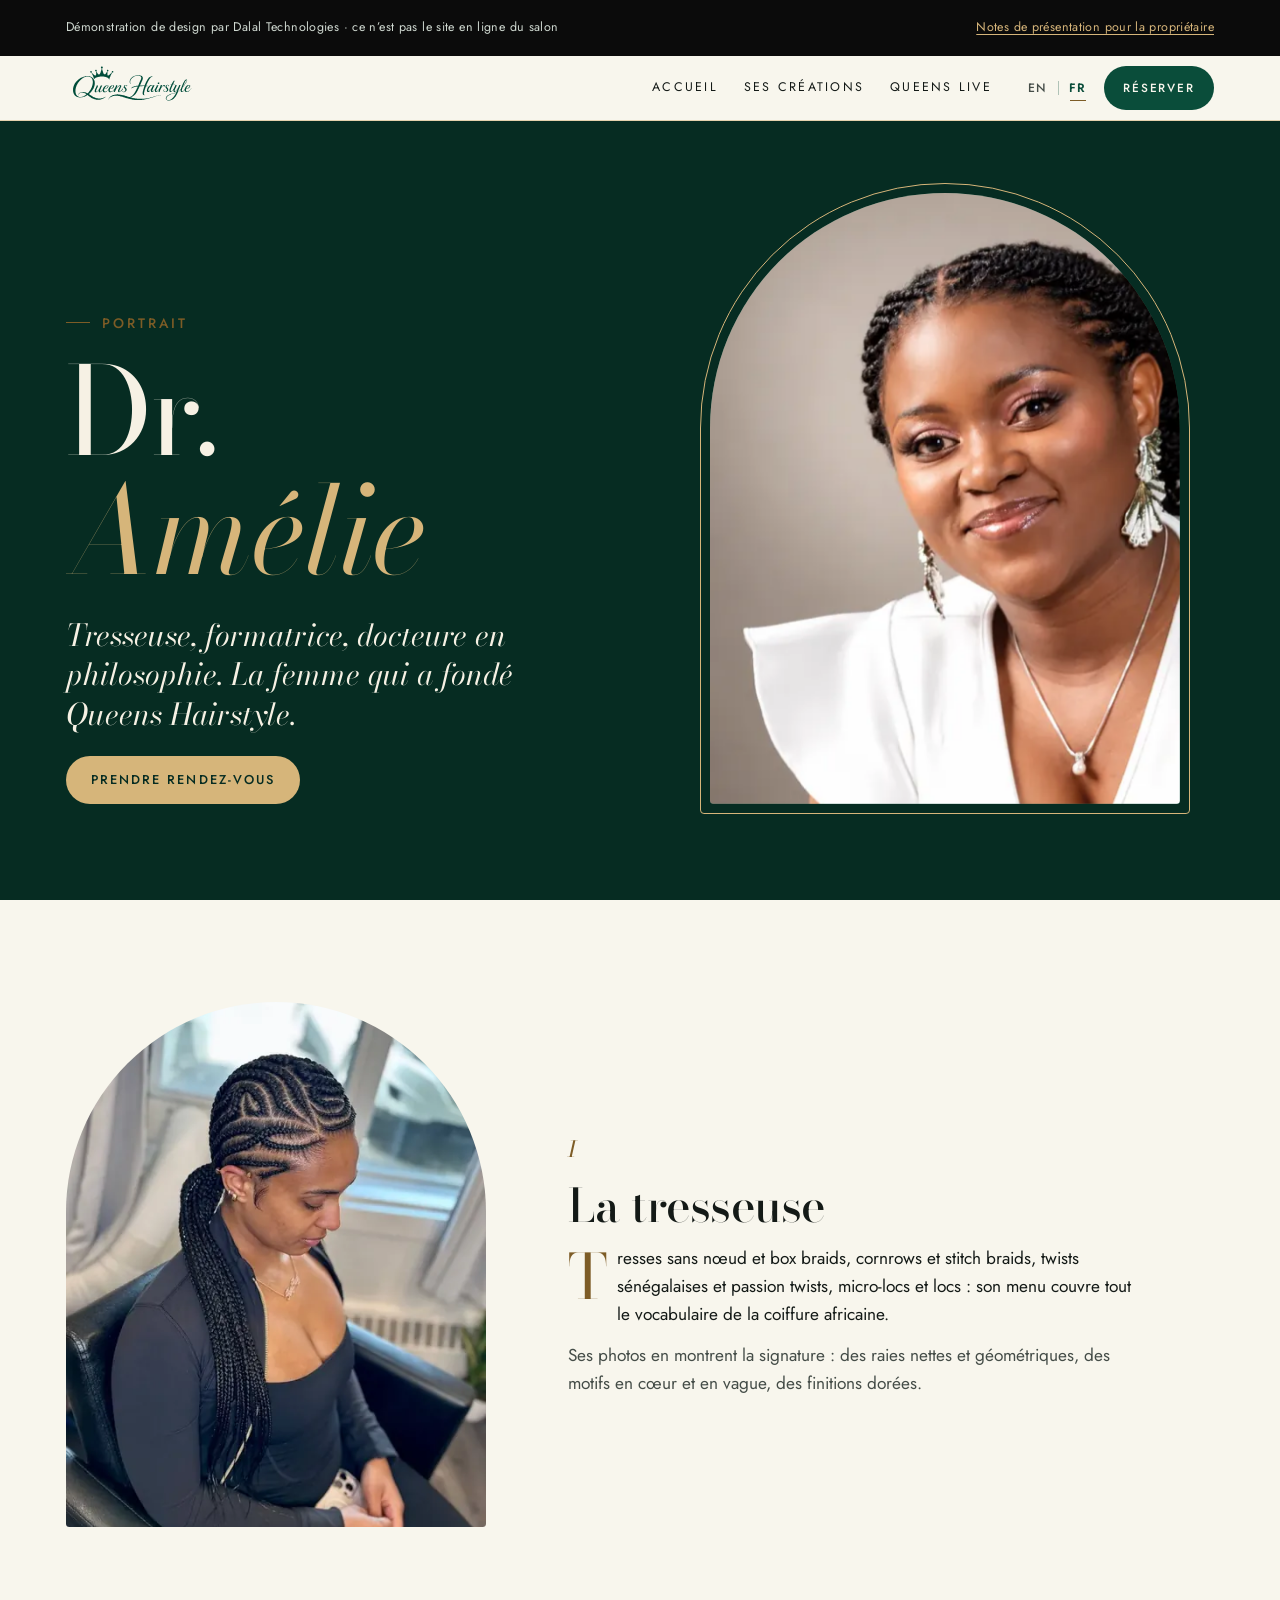
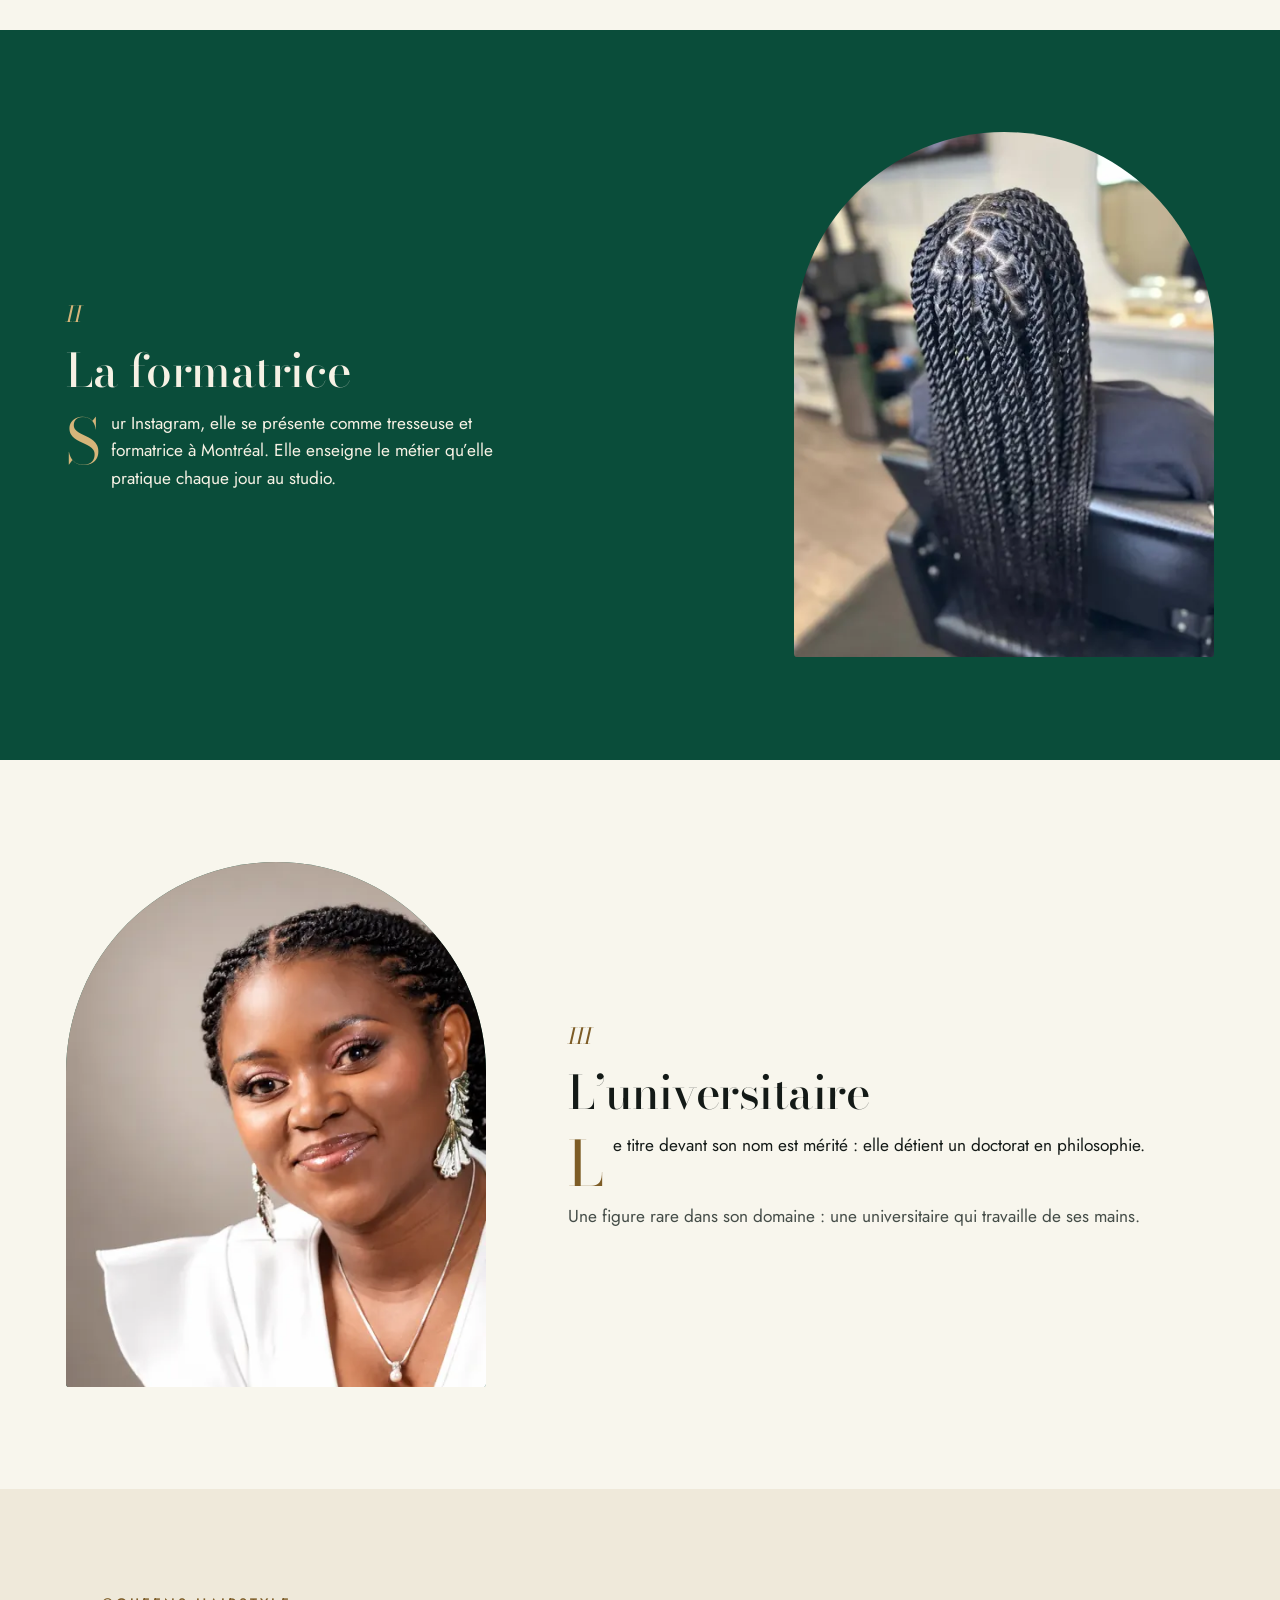
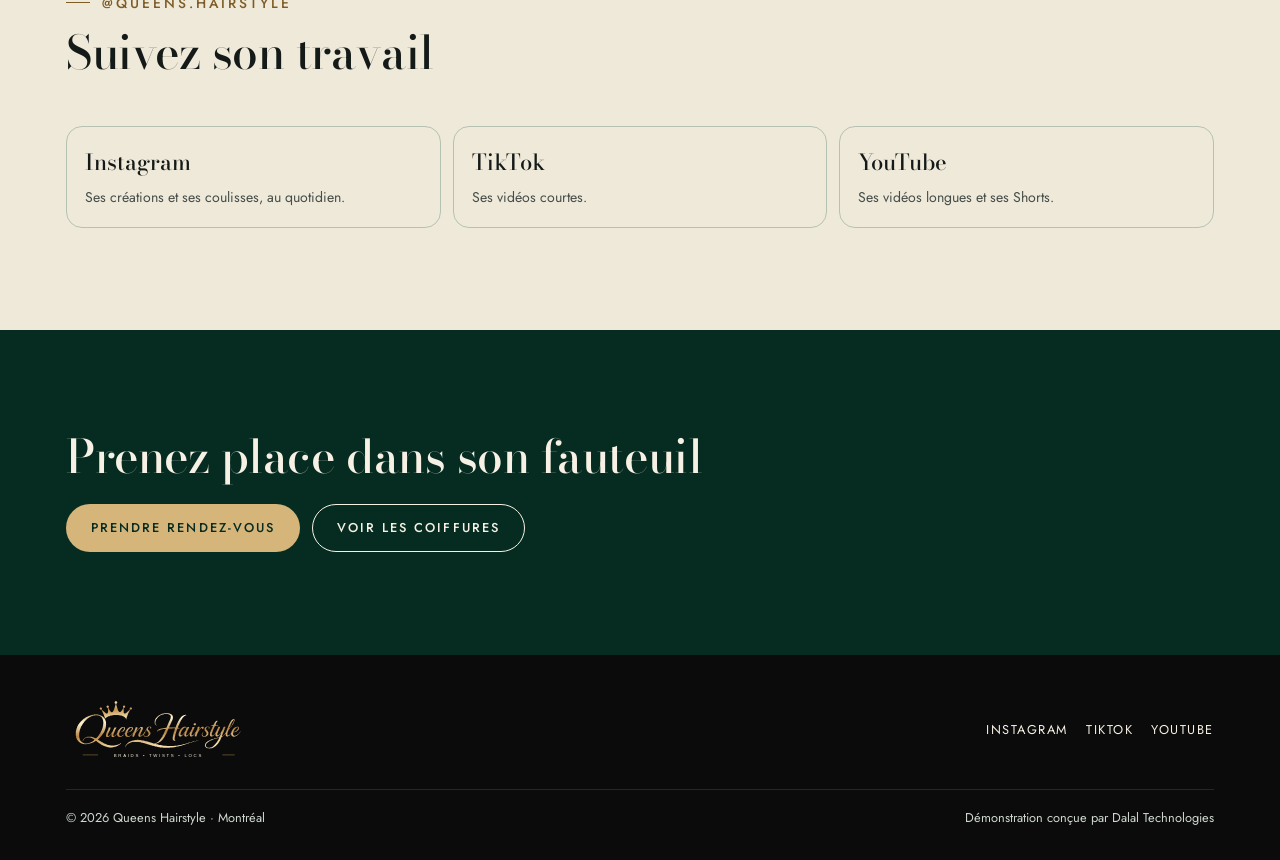
==== commit b1decb71: "Open the demo in French by default; translate presentation notes Dr. Amélie reads French, so French " ====
--- a/founder.html
+++ b/founder.html
@@ -1,10 +1,10 @@
 <!doctype html>
-<html lang="en">
+<html lang="fr">
 <head>
 <meta charset="utf-8">
 <meta name="robots" content="noindex">
 <meta name="viewport" content="width=device-width, initial-scale=1, viewport-fit=cover">
-<title>Dr. Amélie · Queens Hairstyle</title>
+<title>Dre Amélie · Queens Hairstyle</title>
 <meta name="claude:viewport-fit-sides" content="cover">
 <link rel="preconnect" href="https://fonts.googleapis.com">
 <link rel="preconnect" href="https://fonts.gstatic.com" crossorigin>
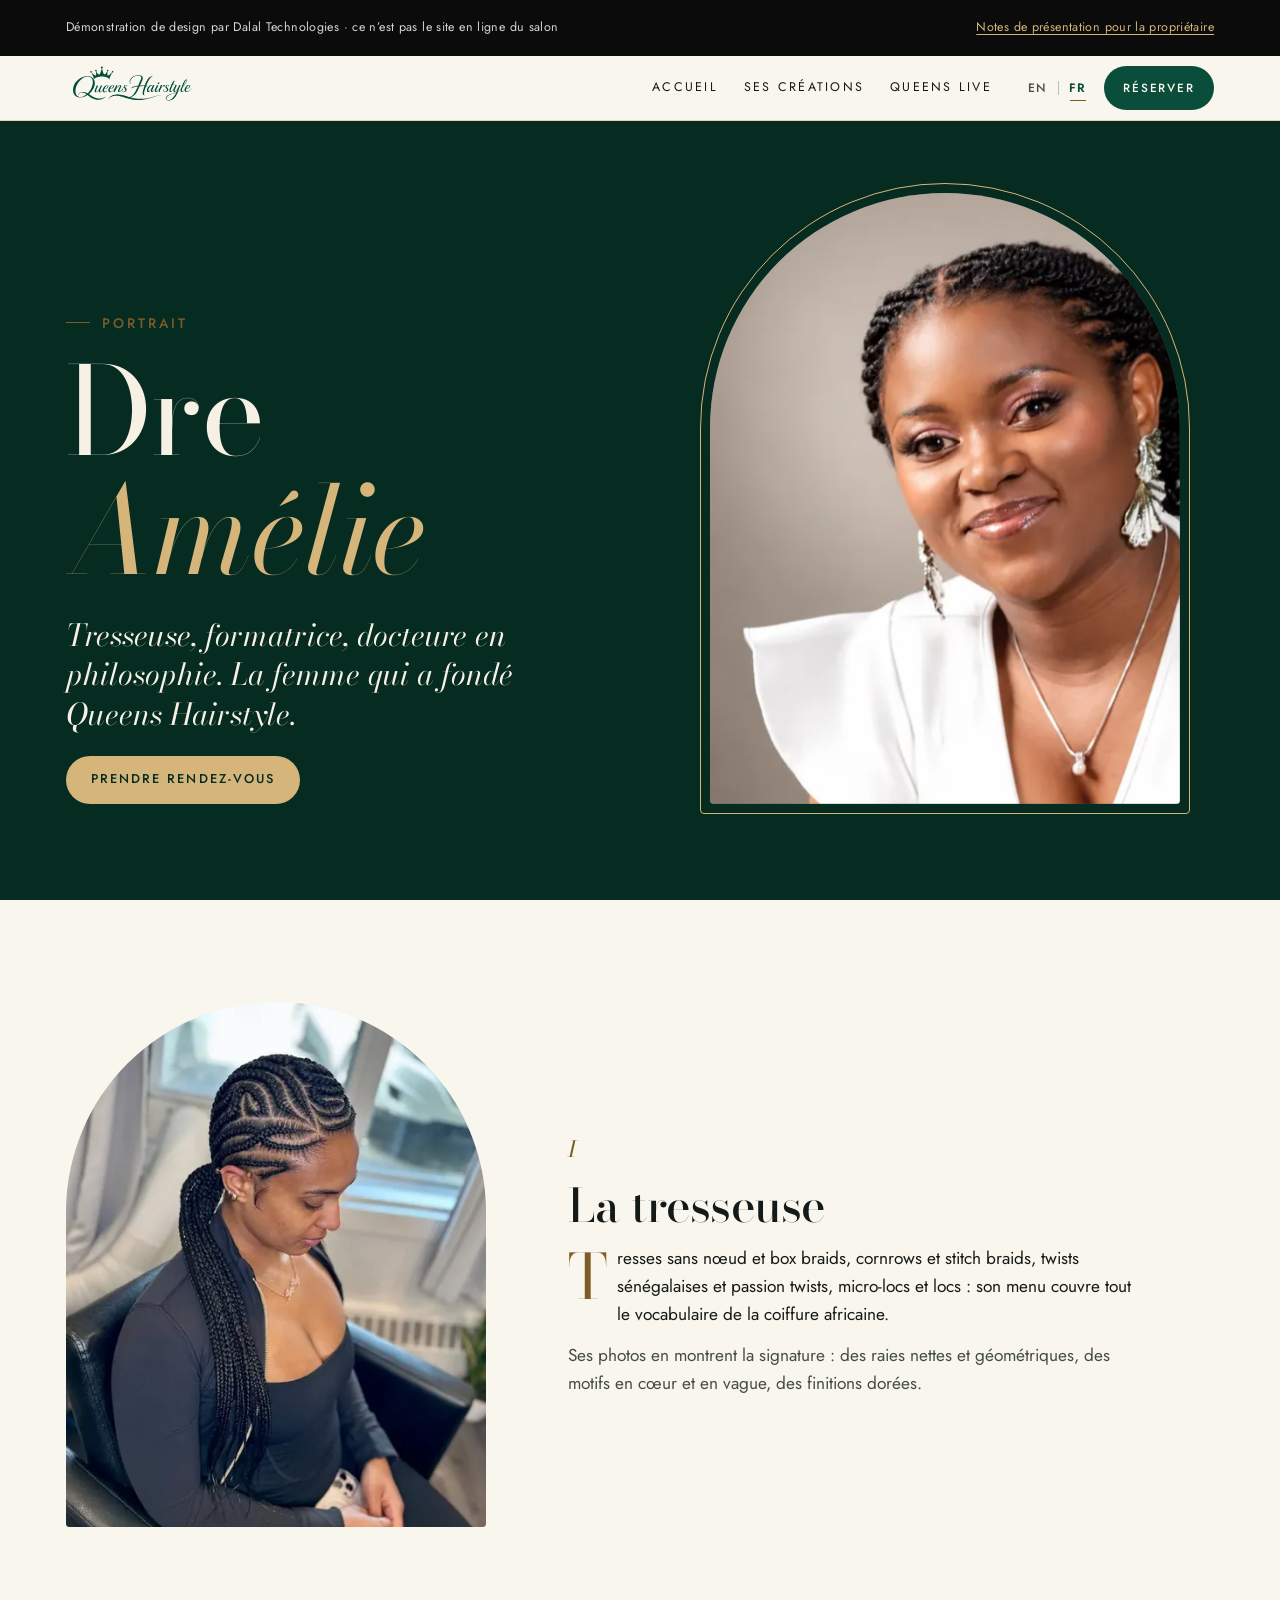
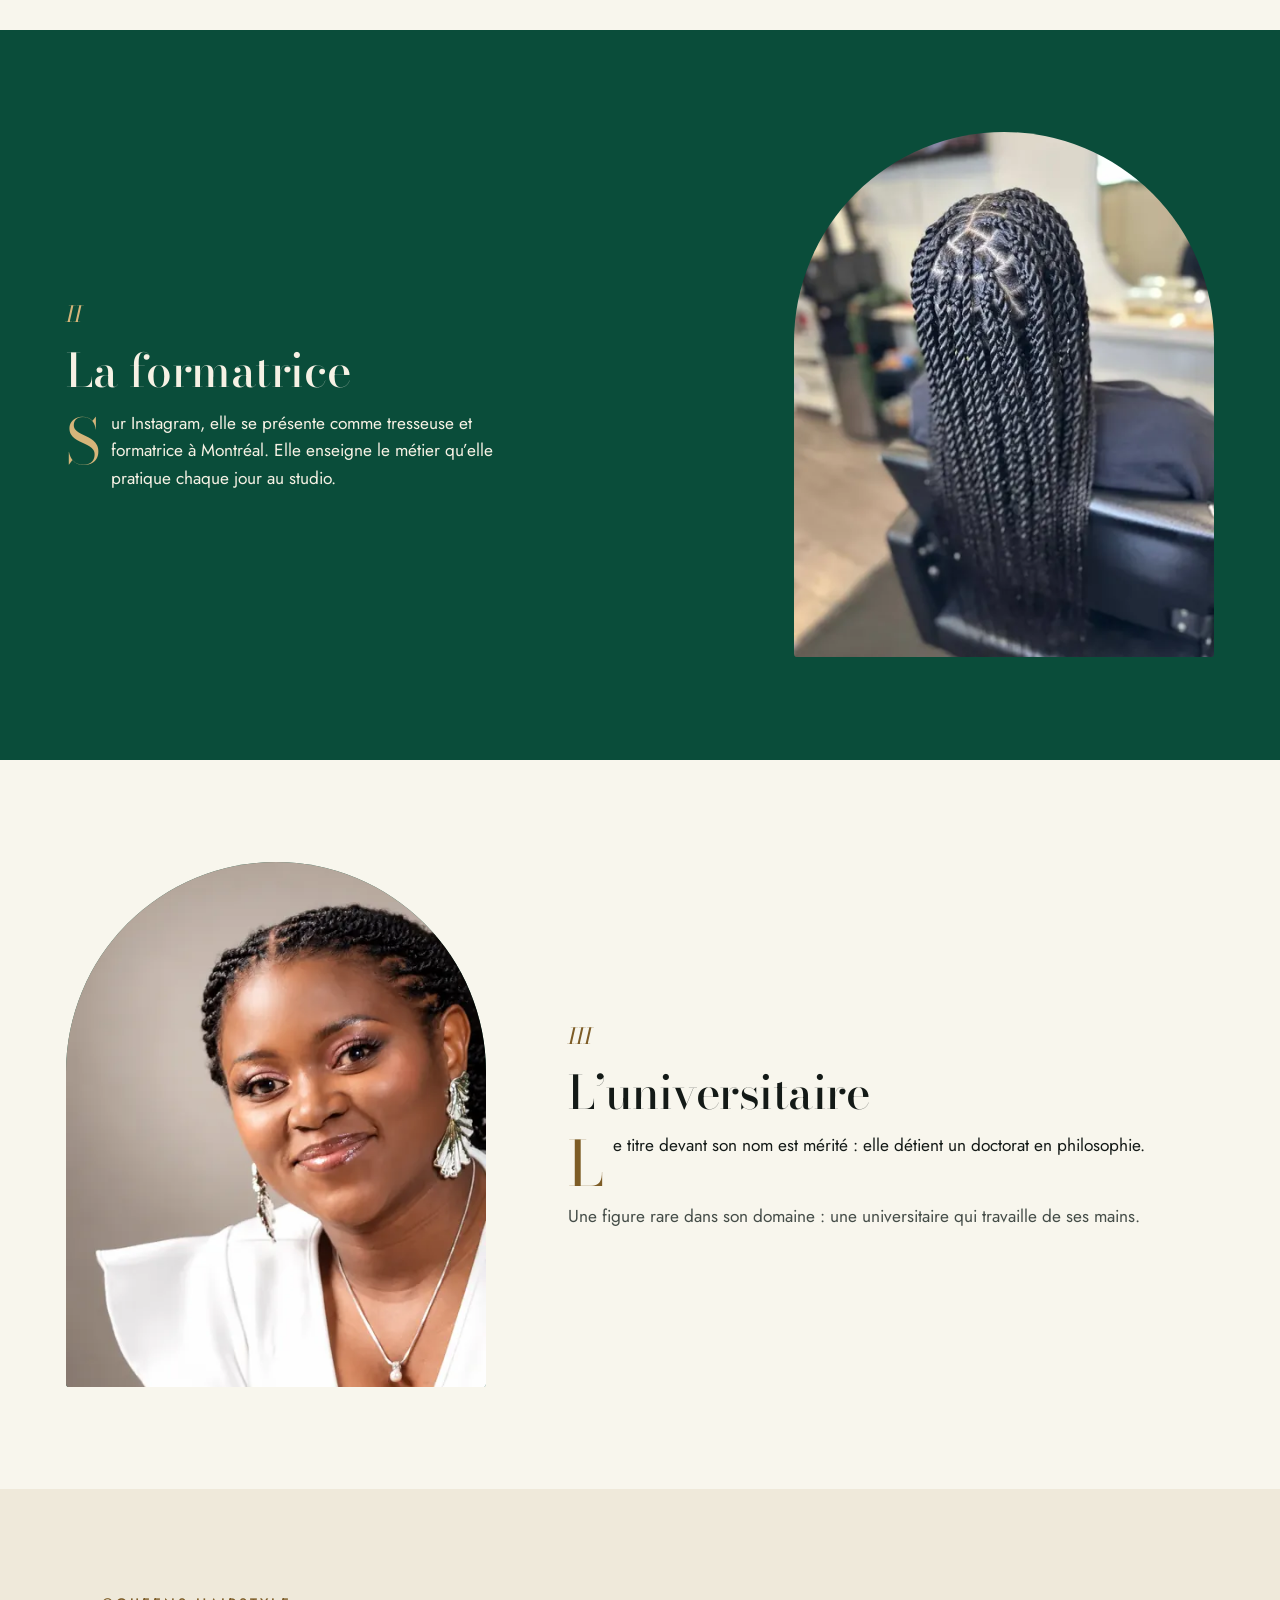
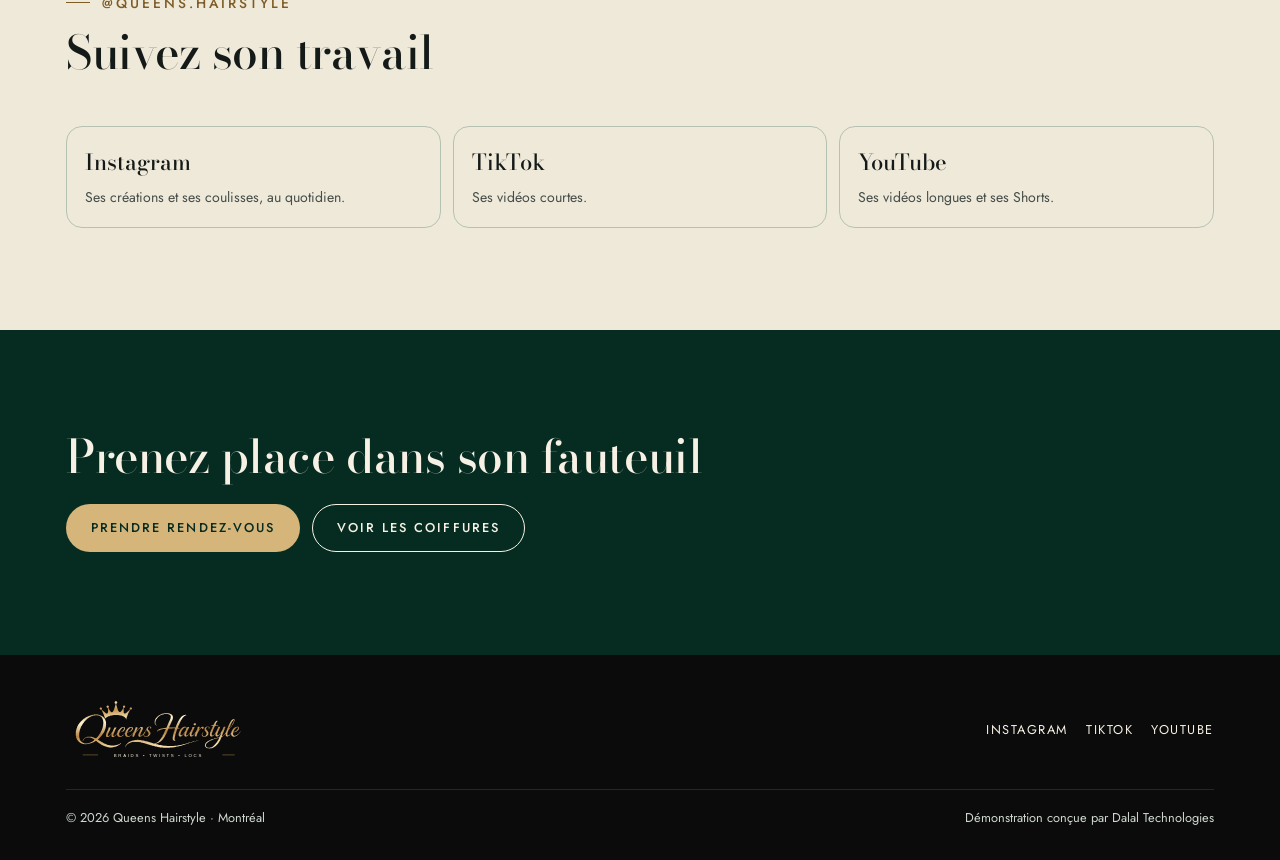
==== commit fa512236: "Show her Gmail, use Dre in French, update checklist Her doctorate is confirmed, so that checklist it" ====
--- a/founder.html
+++ b/founder.html
@@ -51,7 +51,7 @@
       </div>
       <div style="display:grid;gap:22px;min-width:0">
         <span class="eyebrow reveal" data-i18n="p.eyebrow">Profile</span>
-        <h1 id="p-title"><span class="line"><span>Dr.</span></span> <span class="line"><span><em>Amélie</em></span></span></h1>
+        <h1 id="p-title" data-i18n-html="p.h1"><span class="line"><span>Dr.</span></span> <span class="line"><span><em>Amélie</em></span></span></h1>
         <p class="dek reveal" data-i18n="p.dek">Braider, instructor, doctor of philosophy. The woman who founded Queens Hairstyle.</p>
         <div class="btn-row reveal">
           <a class="btn btn-gold" href="index.html#book" data-i18n="bk.cta">Book an appointment</a>
